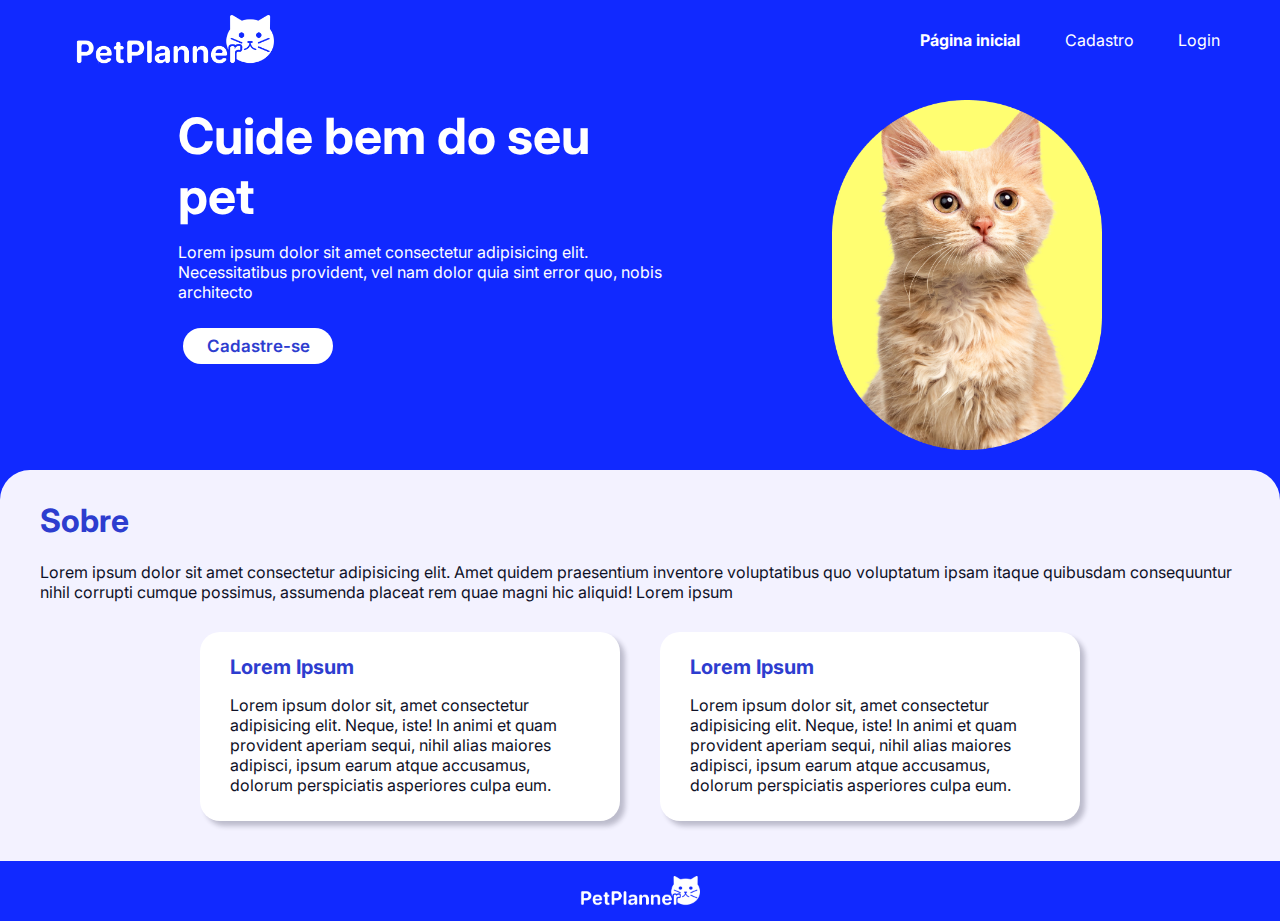
==== site/public/index.html @ dff970ee "Adição dos arquivos da API web data viz e adição do campo de tarefas na página do usuário" ====
<!DOCTYPE html>
<html lang="en">
<head>
    <meta charset="UTF-8">
    <meta name="viewport" content="width=device-width, initial-scale=1.0">

    <title>Página inicial - PetPlanner</title>

    <link rel="stylesheet" href="css/style.css">
    <link rel="preconnect" href="https://fonts.gstatic.com">
    <link rel="shortcut icon" href="assets/logo-gato-branco.png" type="image/x-icon">
</head>
<body>
    <div class="header">
        <div class="container">
            <a href="index.html">
                <div class="logo">
                    <img src="assets/logo-branco.png" alt="">
                </div>
            </a>
            <ul class="navbar">
                <li>
                    <a href="#" class="selecionado">Página inicial</a>
                </li>
                <li>
                    <a href="cadastro.html">Cadastro</a>
                </li>
                <li>
                    <a href="login.html">Login</a>
                </li>
            </ul>
        </div>
    </div>

    <div class="banner">
        <div class="container">
            <div class="container-texto">
                <h1 class="titulo">Cuide bem do seu pet</h1>
                <p>Lorem ipsum dolor sit amet consectetur adipisicing elit. Necessitatibus provident, vel nam dolor quia sint error quo, nobis architecto</p>

                <a href="cadastro.html"><button class="botao btn-branco">Cadastre-se</button></a>
            </div>
            <div class="banner-imagem">
                <img src="assets/img-banner-gato.png" alt="Imagem de um gato">
            </div>
        </div>
    </div>

    <div id="sobre">
        <div class="container-texto">
            <h1>Sobre</h1>
            <p>Lorem ipsum dolor sit amet consectetur adipisicing elit. Amet quidem praesentium inventore voluptatibus quo voluptatum ipsam itaque quibusdam consequuntur nihil corrupti cumque possimus, assumenda placeat rem quae magni hic aliquid! Lorem ipsum</p>
        </div>

        <div class="container-cards">
            <div class="card">
                <h1>Lorem Ipsum</h1>
                <p>Lorem ipsum dolor sit, amet consectetur adipisicing elit. Neque, iste! In animi et quam provident aperiam sequi, nihil alias maiores adipisci, ipsum earum atque accusamus, dolorum perspiciatis asperiores culpa eum.</p>
            </div>
            <div class="card">
                <h1>Lorem Ipsum</h1>
                <p>Lorem ipsum dolor sit, amet consectetur adipisicing elit. Neque, iste! In animi et quam provident aperiam sequi, nihil alias maiores adipisci, ipsum earum atque accusamus, dolorum perspiciatis asperiores culpa eum.</p>
            </div>
        </div>
    </div>

    <div class="footer">
        <div class="container">
            <div class="logo">
                <img src="assets/logo-branco.png" alt="">
            </div>
        </div>
    </div>
</body>
</html>
---- site/public/css/style.css ----
@import url('https://fonts.googleapis.com/css2?family=Inter:ital,opsz,wght@0,14..32,100..900;1,14..32,100..900&family=Poppins:ital,wght@0,100;0,200;0,300;0,400;0,500;0,600;0,700;0,800;0,900;1,100;1,200;1,300;1,400;1,500;1,600;1,700;1,800;1,900&display=swap');

body {
    font-family: "Inter", sans-serif;
    margin: 0;
    padding: 0;
    color: #ffffff;
    background-color: #1129FF;
  }


.logo{
    padding: 15px;
    height: 50px;
}

.logo img{
    height: 100%;
}

.header .container {
    height: 20%;
    background-color: #1129FF;
    padding: 0px 60px 0px 60px;
    justify-content: space-between;
}

.header a {
    text-decoration: none;
    color: #ffffff;
}

.header a:hover {
    font-weight: 700;
    transition: 0.4s;
}

.navbar {
    width: 300px;
    display: flex;
      align-items: center;
      justify-content: space-between;
      list-style: none;
      color: #ffffff;
}

.selecionado {
    font-weight: 700;
}

.container {
    display: flex;
    background-color: #F3F2FF;
    justify-content: space-evenly;
}

.banner .container-texto{
    width: 40%;
    align-self: center;
    padding: 0px 0px 70px 0px;
}

.titulo {
    font-size: 50px;
    margin: auto;
}

.banner-imagem img {
    height: 100%;
}

.banner .container {
    background-color: #1129FF;
    height: 350px;
    padding: 20px;
}

.botao{
    cursor: pointer;
    font-weight: 600;
    border: none;
    border-radius: 30px;
    margin: 10px 5px 10px 5px;
    padding: 5px 15px 5px 15px;
    width: 150px;
    height: 36px;
    font-size: 17px;
    font-family: "Inter", sans-serif;
}

.btn-branco {
    background-color: #ffffff;
    color: #2d3dcf;
}

#sobre {
    padding: 10px 40px 10px 40px;
    color: #0F1127;
    background-color: #F3F2FF;
    border-radius: 30px 30px 0px 0px;
}

#sobre h1{
    color: #2d3dcf;
}

.container-cards{
    display: flex;
    gap: 40px;
    justify-content: center;
    margin: 30px 0px;
}

.card{
    padding: 10px 30px 10px 30px;
    background-color: #ffffff;
    border-radius: 20px;
    width: 30%;
    box-shadow: 5px 5px 5px hsla(235, 44%, 11%, 0.24);
}

.card h1{
    font-size: 20px;
}

.cadastro .container{
    /* background-color: #F3F2FF; */
    color: #0F1127;
}

.cadastro h1{
    display: flex;
    margin-bottom: 20px;
    color: #2d3dcf;
    justify-content: center;
}

.btn-azul {
    background-color: #1129FF;
    color: #ffffff;
}

.cadastro .container{
    display: flex;
    justify-content: center;
    gap: 150px;
    align-items: center;
}

.cadastro img {
    padding: 30px;
    height: 400px;
}

.container-campos{
    height: 100%;
    justify-items: center;
}

.ipt-campo{
    width: 100%;
    height: 20px;
    padding: 5px;
    background-color: #ffffff;
    color: #757575;
    border: 1px solid #0F1127;
    border-radius: 2px;
    margin: 5px 0px 10px 0px;
    font-family: "Inter", sans-serif;
}

.ipt-campo:hover{
    border: 1px solid #1129FF;
    transition: 0.4s;
}

.btn-cinza{
    border: 1px solid #0F1127;
}

.login .container{
    display: flex;
    justify-content: center;
    gap: 150px;
    align-items: center;
}

.login .container{
    /* background-color: #F3F2FF; */
    color: #0F1127;
}

.login h1{
    display: flex;
    margin-bottom: 20px;
    color: #2d3dcf;
    justify-content: center;
}

.login img {
    padding: 30px;
    height: 400px;
}


.cadastro p{
    display: flex;
    justify-content: center;
}

.login p{
    display: flex;
    justify-content: center;
}

.link{
    text-decoration: none;
    color: #2d3dcf;
    font-weight: 700;
}

.footer .container{
    background-color: #1129FF;
}

.footer .logo {
    height: 30px;
}


.lista{
    width: 100%;
    height: 30px;
    padding: 5px;
    background-color: #ffffff;
    color: #757575;
    border: 1px solid #0F1127;
    border-radius: 2px;
    margin: 5px 0px 10px 0px;
    font-family: 'Inter', sans-serif;
}

.lista:hover{
    border: 1px solid #1129FF;
    transition: 0.4s;
}

.home .container{
    display: flex;
    flex-direction: column;
    color: #0F1127;
    height: 20%;
    /* background-color: #F3F2FF; */
    padding: 0px 60px 0px 60px;
    justify-content: space-between;
}

.home h1{
    font-weight: 700;
}

.perfil h1{
    color: #2d3dcf;
    font-weight: 700;
}

.btn-azul-linha{
    border: 1px solid #2d3dcf;
    color: #2d3dcf;
    width: 190px;
    font-size: 15px;
}

.home .card-pets{
    display: flex;
    gap: 20px;
    justify-content: center;
    margin: 30px 0px 30px 0px;
}

.home .botao{
    width: fit-content;
}


/* .lista-tarefas{
    margin-top: 20px;
    background-color: #ffffff;
    padding: 5px 15px 5px 15px;
    border-radius: 5px;
} */

.card-pets .card{
    height: 40%;
    padding: 15px;
    text-align: center;
}

.card img{
    width: 100%;
    border-radius: 10px;
}

.div-tabela{
    height: 100%;
    display: flex;
    flex-direction: column;
    align-items: center;
    justify-content: center;
    text-align: center;
}

#tabela {
    margin-top: 10px;
    border: 1px solid;
    width: 85%;
    border-collapse: collapse;
    text-align: left;
}

#tarefa, th, td {
    padding: 7px;
    border: 1px solid #0F1127;
    background-color: #ffffff;
}

#tarefa, th{
    font-weight: 600;
}

.btn-tarefa{
    font-size: 14px;
    height: fit-content;
    width: fit-content;
    margin: 0;
    align-self: center;
}

.lista-tarefas .container-campos{
    display: flex;
    justify-content: space-evenly;
}

.campos-tarefa{
    display: flex;
    flex-direction: column;
}

#p_mensagem{
    margin: 10px 0px 0px 0px;
    color: #646680;
}
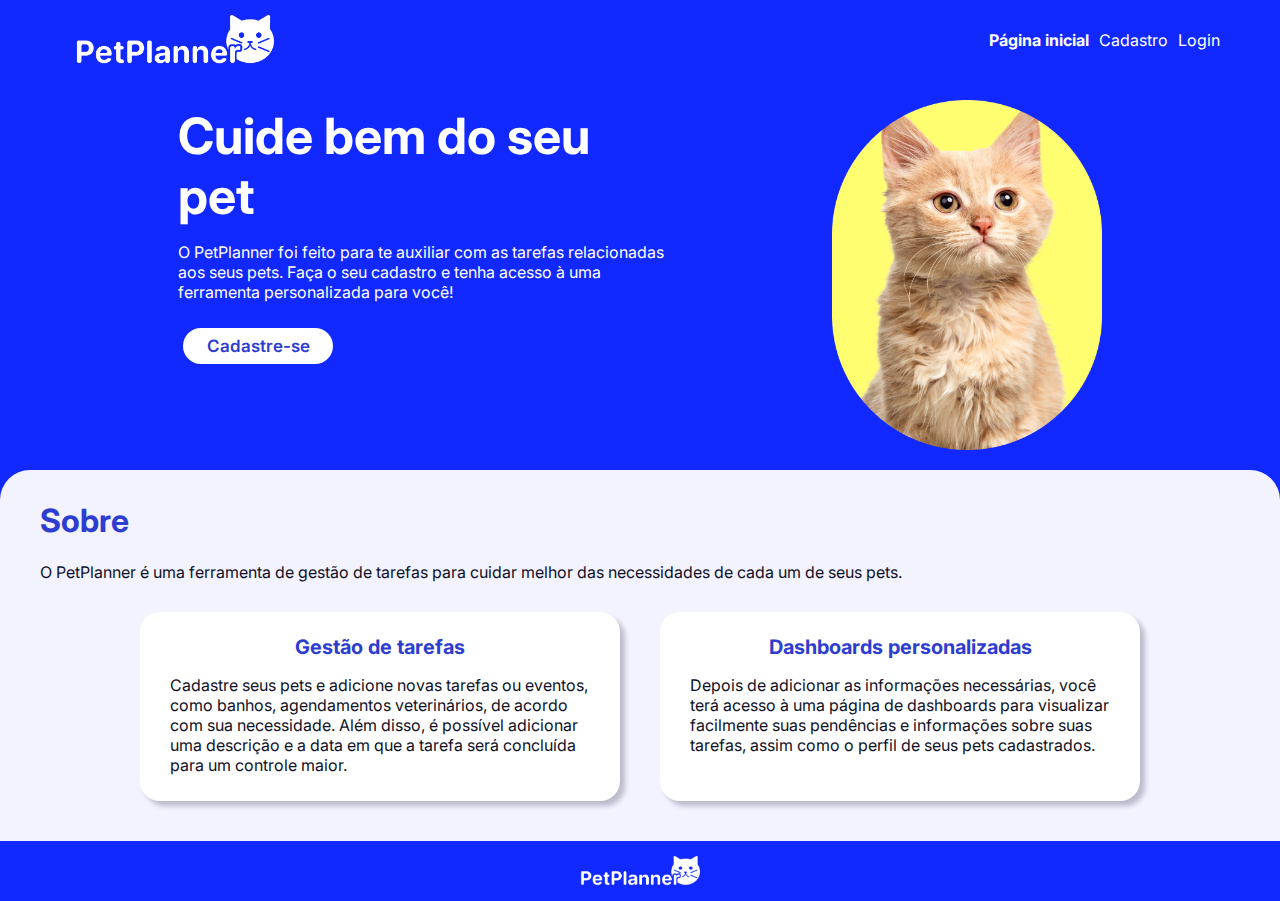
==== commit f88a8b9f: "Alteração de textos no site" ====
--- a/site/public/index.html
+++ b/site/public/index.html
@@ -36,7 +36,7 @@
         <div class="container">
             <div class="container-texto">
                 <h1 class="titulo">Cuide bem do seu pet</h1>
-                <p>Lorem ipsum dolor sit amet consectetur adipisicing elit. Necessitatibus provident, vel nam dolor quia sint error quo, nobis architecto</p>
+                <p>O PetPlanner foi feito para te auxiliar com as tarefas relacionadas aos seus pets. Faça o seu cadastro e tenha acesso à uma ferramenta personalizada para você!</p>
 
                 <a href="cadastro.html"><button class="botao btn-branco">Cadastre-se</button></a>
             </div>
@@ -49,17 +49,17 @@
     <div id="sobre">
         <div class="container-texto">
             <h1>Sobre</h1>
-            <p>Lorem ipsum dolor sit amet consectetur adipisicing elit. Amet quidem praesentium inventore voluptatibus quo voluptatum ipsam itaque quibusdam consequuntur nihil corrupti cumque possimus, assumenda placeat rem quae magni hic aliquid! Lorem ipsum</p>
+            <p>O PetPlanner é uma ferramenta de gestão de tarefas para cuidar melhor das necessidades de cada um de seus pets.</p>
         </div>
 
         <div class="container-cards">
             <div class="card">
-                <h1>Lorem Ipsum</h1>
-                <p>Lorem ipsum dolor sit, amet consectetur adipisicing elit. Neque, iste! In animi et quam provident aperiam sequi, nihil alias maiores adipisci, ipsum earum atque accusamus, dolorum perspiciatis asperiores culpa eum.</p>
+                <h1>Gestão de tarefas</h1>
+                <p>Cadastre seus pets e adicione novas tarefas ou eventos, como banhos, agendamentos veterinários, de acordo com sua necessidade. Além disso, é possível adicionar uma descrição e a data em que a tarefa será concluída para um controle maior.</p>
             </div>
             <div class="card">
-                <h1>Lorem Ipsum</h1>
-                <p>Lorem ipsum dolor sit, amet consectetur adipisicing elit. Neque, iste! In animi et quam provident aperiam sequi, nihil alias maiores adipisci, ipsum earum atque accusamus, dolorum perspiciatis asperiores culpa eum.</p>
+                <h1>Dashboards personalizadas</h1>
+                <p>Depois de adicionar as informações necessárias, você terá acesso à uma página de dashboards para visualizar facilmente suas pendências e informações sobre suas tarefas, assim como o perfil de seus pets cadastrados.</p>
             </div>
         </div>
     </div>
--- a/site/public/css/style.css
+++ b/site/public/css/style.css
@@ -5,16 +5,16 @@
     margin: 0;
     padding: 0;
     color: #ffffff;
-    background-color: #1129FF;
-  }
-
-
-.logo{
+    background-color: #1129ff;
+}
+
+
+.logo {
     padding: 15px;
     height: 50px;
 }
 
-.logo img{
+.logo img {
     height: 100%;
 }
 
@@ -36,12 +36,27 @@
 }
 
 .navbar {
-    width: 300px;
-    display: flex;
-      align-items: center;
-      justify-content: space-between;
-      list-style: none;
-      color: #ffffff;
+    display: flex;
+    align-items: center;
+    justify-content: space-between;
+    gap: 10px;
+    list-style: none;
+    color: #ffffff;
+}
+
+.btn-sair {
+    cursor: pointer;
+    color: #ffffff;
+    background-color: #1129FF;
+    font-family: "Inter", sans-serif;
+    font-weight: 400;
+    border-style: none;
+    font-size: 16px;
+}
+
+.btn-sair:hover {
+    font-weight: 700;
+    transition: 0.4s;
 }
 
 .selecionado {
@@ -54,7 +69,7 @@
     justify-content: space-evenly;
 }
 
-.banner .container-texto{
+.banner .container-texto {
     width: 40%;
     align-self: center;
     padding: 0px 0px 70px 0px;
@@ -75,7 +90,7 @@
     padding: 20px;
 }
 
-.botao{
+.botao {
     cursor: pointer;
     font-weight: 600;
     border: none;
@@ -100,35 +115,36 @@
     border-radius: 30px 30px 0px 0px;
 }
 
-#sobre h1{
-    color: #2d3dcf;
-}
-
-.container-cards{
+#sobre h1 {
+    color: #2d3dcf;
+}
+
+.container-cards {
     display: flex;
     gap: 40px;
     justify-content: center;
     margin: 30px 0px;
 }
 
-.card{
+.card {
     padding: 10px 30px 10px 30px;
     background-color: #ffffff;
     border-radius: 20px;
-    width: 30%;
+    width: 35%;
     box-shadow: 5px 5px 5px hsla(235, 44%, 11%, 0.24);
 }
 
-.card h1{
+.card h1 {
     font-size: 20px;
-}
-
-.cadastro .container{
+    text-align: center;
+}
+
+.cadastro .container {
     /* background-color: #F3F2FF; */
     color: #0F1127;
 }
 
-.cadastro h1{
+.cadastro h1 {
     display: flex;
     margin-bottom: 20px;
     color: #2d3dcf;
@@ -140,7 +156,7 @@
     color: #ffffff;
 }
 
-.cadastro .container{
+.cadastro .container {
     display: flex;
     justify-content: center;
     gap: 150px;
@@ -152,12 +168,15 @@
     height: 400px;
 }
 
-.container-campos{
+.container-campos {
     height: 100%;
     justify-items: center;
 }
-
-.ipt-campo{
+.container-campos#campos-cadastro{
+    width: 300px;
+}
+
+.ipt-campo {
     width: 100%;
     height: 20px;
     padding: 5px;
@@ -169,28 +188,28 @@
     font-family: "Inter", sans-serif;
 }
 
-.ipt-campo:hover{
+.ipt-campo:hover {
     border: 1px solid #1129FF;
     transition: 0.4s;
 }
 
-.btn-cinza{
+.btn-cinza {
     border: 1px solid #0F1127;
 }
 
-.login .container{
+.login .container {
     display: flex;
     justify-content: center;
     gap: 150px;
     align-items: center;
 }
 
-.login .container{
+.login .container {
     /* background-color: #F3F2FF; */
     color: #0F1127;
 }
 
-.login h1{
+.login h1 {
     display: flex;
     margin-bottom: 20px;
     color: #2d3dcf;
@@ -203,23 +222,23 @@
 }
 
 
-.cadastro p{
-    display: flex;
-    justify-content: center;
-}
-
-.login p{
-    display: flex;
-    justify-content: center;
-}
-
-.link{
+.cadastro p {
+    display: flex;
+    justify-content: center;
+}
+
+.login p {
+    display: flex;
+    justify-content: center;
+}
+
+.link {
     text-decoration: none;
     color: #2d3dcf;
     font-weight: 700;
 }
 
-.footer .container{
+.footer .container {
     background-color: #1129FF;
 }
 
@@ -228,7 +247,7 @@
 }
 
 
-.lista{
+.lista {
     width: 100%;
     height: 30px;
     padding: 5px;
@@ -240,12 +259,12 @@
     font-family: 'Inter', sans-serif;
 }
 
-.lista:hover{
+.lista:hover {
     border: 1px solid #1129FF;
     transition: 0.4s;
 }
 
-.home .container{
+.home .container {
     display: flex;
     flex-direction: column;
     color: #0F1127;
@@ -255,59 +274,60 @@
     justify-content: space-between;
 }
 
-.home h1{
-    font-weight: 700;
-}
-
-.perfil h1{
-    color: #2d3dcf;
-    font-weight: 700;
-}
-
-.btn-azul-linha{
+.home h1 {
+    font-weight: 700;
+}
+
+.perfil h1 {
+    color: #2d3dcf;
+    font-weight: 700;
+}
+
+.btn-azul-linha {
     border: 1px solid #2d3dcf;
     color: #2d3dcf;
     width: 190px;
     font-size: 15px;
 }
 
-.home .card-pets{
+.home .card-pets {
     display: flex;
     gap: 20px;
     justify-content: center;
-    margin: 30px 0px 30px 0px;
-}
-
-.home .botao{
+    margin: 30px 0px 0px 0px;
+}
+
+.home .botao {
     width: fit-content;
 }
 
 
-/* .lista-tarefas{
-    margin-top: 20px;
-    background-color: #ffffff;
-    padding: 5px 15px 5px 15px;
+.card-pets .card {
+    display: flex;
+    flex-direction: column;
+    border: 1px solid #9fa0aa;
+    align-items: center;
+    box-shadow: none;
     border-radius: 5px;
-} */
-
-.card-pets .card{
-    height: 40%;
-    padding: 15px;
-    text-align: center;
-}
-
-.card img{
+    text-align: center;
+}
+
+.texto-card-pet {
     width: 100%;
-    border-radius: 10px;
-}
-
-.div-tabela{
-    height: 100%;
+}
+
+img#icon {
+    width: 90px;
+}
+
+.div-tabela {
+    min-height: 130px;
     display: flex;
     flex-direction: column;
     align-items: center;
     justify-content: center;
     text-align: center;
+    margin-bottom: 50px;
 }
 
 #tabela {
@@ -324,11 +344,11 @@
     background-color: #ffffff;
 }
 
-#tarefa, th{
+#tarefa, th {
     font-weight: 600;
 }
 
-.btn-tarefa{
+.btn-tarefa {
     font-size: 14px;
     height: fit-content;
     width: fit-content;
@@ -336,17 +356,98 @@
     align-self: center;
 }
 
-.lista-tarefas .container-campos{
+.lista-tarefas .container-campos {
     display: flex;
     justify-content: space-evenly;
 }
 
-.campos-tarefa{
+.campos-tarefa {
     display: flex;
     flex-direction: column;
 }
 
-#p_mensagem{
+#p_mensagem {
     margin: 10px 0px 0px 0px;
     color: #646680;
-}+}
+
+.mensagem {
+    text-align: center;
+    font-weight: 600;
+    margin-bottom: 10px;
+}
+
+.mensagem_erro {
+    font-size: 13px;
+    color: #bc1414;
+    text-align: center;
+}
+
+.container-botoes {
+    display: flex;
+    justify-content: center;
+}
+
+.div-graficos {
+    display: flex;
+    flex-direction: row;
+    width: 60%;
+    background-color: #ffffff;
+    border: 1px solid #9fa0aa;
+    border-radius: 5px;
+    align-items: center;
+    justify-content: center;
+    gap: 40px;
+    padding: 15px 0px 15px 10px;
+    height: 465px;
+}
+
+.card-kpis {
+    display: flex;
+    flex-direction: column;
+    text-align: center;
+    justify-content: space-between;
+}
+
+.card-kpis .card {
+    width: 240px;
+    border-radius: 5px;
+    box-shadow: none;
+    border: 1px solid #9fa0aa;
+}
+.card#cardMetrica {
+    text-align: center;
+    width: 240px !important;
+    font-size: 15px;
+}
+
+.card-kpis h3{
+    font-size: 17px;
+    margin: 0;
+    margin-bottom: 10px;
+}
+
+canvas {
+    height: 100px;
+    width: 300px;
+}
+
+#myChartTarefasPizza{
+    height: 80px;
+}
+.container-estatisticas h2 {
+    margin-bottom: 30px;
+    text-align: center;
+}
+
+.container-estatisticas {
+    display: flex;
+    height: 100%;
+    justify-content: space-evenly;
+    margin: 30px 0px 30px 0px;
+}
+
+.container h2 {
+    margin-top: 30px;
+    margin-bottom: 0;
+}
